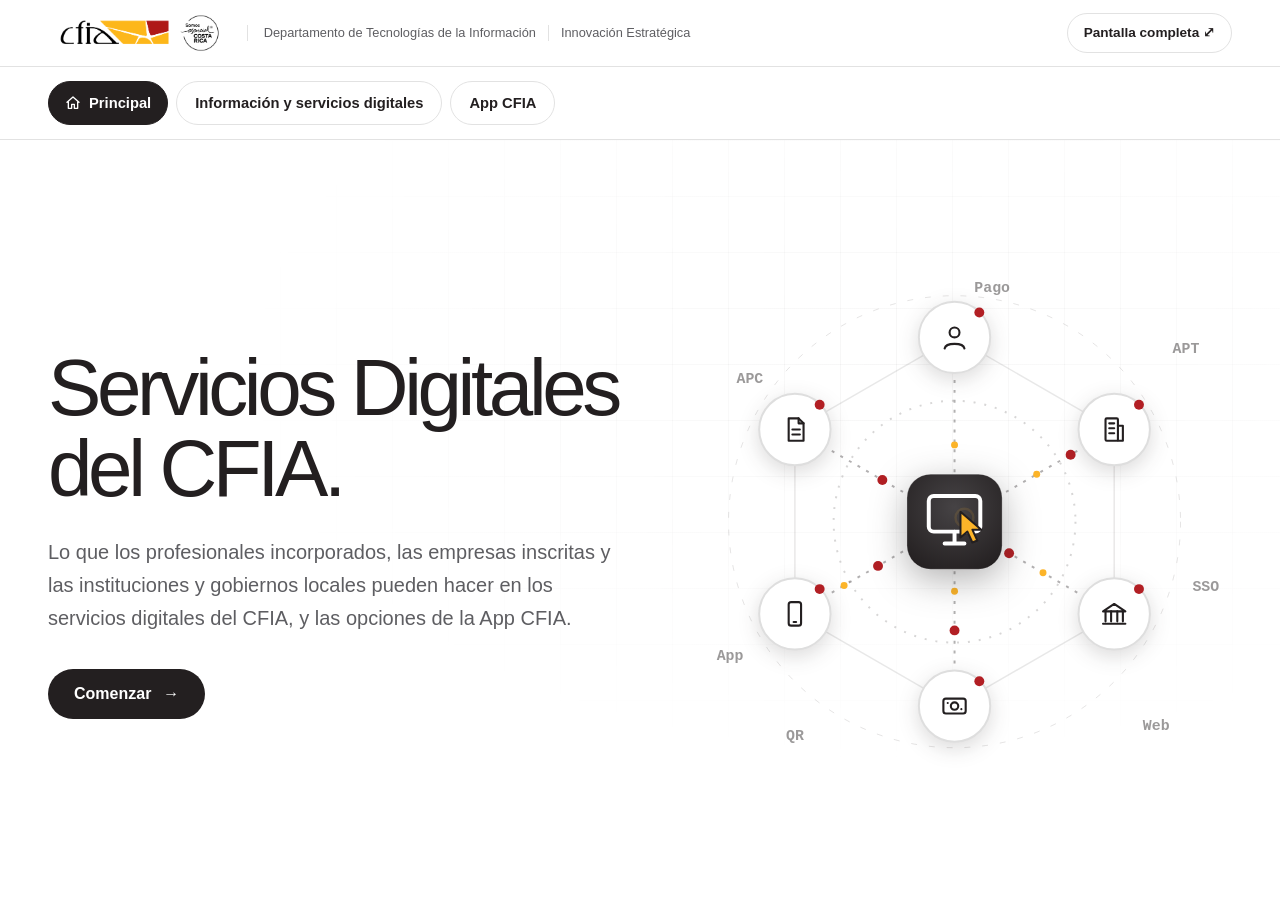
==== index.html @ e8b1f081 "Add files via upload" ====
<!DOCTYPE html>
<html lang="es">
<head>
<meta charset="UTF-8">
<meta name="viewport" content="width=device-width, initial-scale=1, viewport-fit=cover">
<meta name="theme-color" content="#231f20">
<title>Servicios Digitales del CFIA · CFIA</title>
<link rel="stylesheet" href="assets/presentacion.css">


</head>
<body>

<header class="top">
  <div class="wrap">
    <button class="mark" id="home" type="button" aria-label="CFIA, ir a la portada"><img class="logo" id="logo" src="assets/cfia-esencial.png" alt="CFIA · Esencial Costa Rica"></button>
    <span class="ttl"><span>Departamento de Tecnologías de la Información</span><span>Innovación Estratégica</span></span>
    <div class="tools"><button class="tbtn" id="fs" type="button">Pantalla completa ⤢</button></div>
  </div>
</header>

<!-- Menú superior -->
<nav class="dock" aria-label="Secciones">
  <div class="wrap">
    <div class="chips" id="chips" role="tablist">
      <button class="chip chip-home" role="tab" data-i="-1"><svg viewBox="0 0 24 24" width="16" height="16" fill="none" stroke="currentColor" stroke-width="2" stroke-linecap="round" stroke-linejoin="round" aria-hidden="true"><path d="M3 11l9-8 9 8M5 10v10h5v-6h4v6h5V10"/></svg>Principal</button>
      <button class="chip" role="tab" data-i="0">Información y servicios digitales</button>
      <button class="chip" role="tab" data-i="1">App CFIA</button>
    </div>
  </div>
</nav>

<!-- Portada -->
<section id="cover">
  <div class="wrap cv-grid">
   <div class="cv-copy">
    <h1>Servicios Digitales<br>del CFIA.</h1>
    <p class="lead">Lo que los profesionales incorporados, las empresas inscritas y las instituciones y gobiernos locales pueden hacer en los servicios digitales del CFIA, y las opciones de la App CFIA.</p>
    <button class="start" id="start" type="button">Comenzar <span aria-hidden="true">→</span></button>
   </div>
   <div class="cv-art" aria-hidden="true"><svg id="art" viewBox="0 0 560 520" xmlns="http://www.w3.org/2000/svg"></svg></div>
  </div>
</section>

<main class="wrap" id="app" hidden>
  <section class="tab" id="t1" role="tabpanel">
    <header class="ah"><div class="ahm"><div><h2>Información y servicios digitales</h2><p>Lo que puede hacer cada tipo de usuario en los servicios digitales del CFIA.</p></div></div></header>
    <div class="seg" id="seg" role="tablist"></div>
    <div id="stage"></div>
  </section>
  <section class="tab" id="t2" role="tabpanel">
    <header class="ah"><div class="ahm"><div><h2>App CFIA</h2><p>Lo que se puede hacer desde la aplicación móvil del CFIA.</p></div></div><div class="stores"><img src="assets/imagen-1.png" alt="Código QR para descargar la App CFIA en App Store"><img src="assets/imagen-2.png" alt="Código QR para descargar la App CFIA en Google Play"></div></header>
    <div class="seg" id="aseg" role="tablist"><button class="on" data-k="a">Opciones actuales</button><button data-k="f">Futuras funcionalidades</button></div>
    <div id="ap1" class="appw">
      <img class="phimg" src="assets/imagen-3.png" alt="App CFIA en un celular">
      <div class="fts" id="fts"></div>
    </div>
      </section>
</main>
<script src="assets/presentacion.js"></script>
</body>
</html>
---- assets/presentacion.css ----
:root{
  --navy:#231f20; --navy2:#464345; --accent:#b21f24; --accent-soft:#f7eeee;
  --ink:#231f20; --bg:#f6f6f6; --card:#fff; --mute:#5e5e62; --line:#e2e2e2;
  --bar:#bababc; --bar-sel:#b21f24;
  --y:#fcb429; --red:#b21f24;
  --fh:'Noir Pro',Arial,sans-serif; --fb:'Myriad Pro','Segoe UI',Arial,sans-serif;
  --dock-h:72px; --hdr-h:64px;
  --ease:cubic-bezier(.2,.7,.2,1); --spring:cubic-bezier(.34,1.4,.64,1);
}
*,*::before,*::after{box-sizing:border-box;margin:0;padding:0}
html{-webkit-text-size-adjust:100%}
body{font:1rem/1.65 var(--fb);background:var(--bg);color:var(--ink);min-height:100vh;-webkit-font-smoothing:antialiased}
button{font:inherit;color:inherit;cursor:pointer}
[hidden]{display:none!important}
h1,h2,h3{font-family:var(--fh);line-height:1.15;text-wrap:balance}
:focus-visible{outline:3px solid var(--red);outline-offset:3px;border-radius:4px}
.wrap{width:calc(100% - 2*clamp(16px,4vw,48px));max-width:1240px;margin-inline:auto}

/* Encabezado */
header.top{position:sticky;top:0;z-index:60;background:#fff;color:var(--ink);border-bottom:1px solid var(--line)}
header.top .wrap{display:flex;align-items:center;gap:16px;min-height:var(--hdr-h)}
.mark{display:flex;align-items:center;cursor:pointer;border:0;background:none;padding:0}
.logo{height:42px;width:auto;display:block}
.wm{font:italic 400 2rem/1 Georgia,'Times New Roman',serif;letter-spacing:-.04em;color:var(--ink)}
.ttl{font-size:.8rem;line-height:1.3;color:var(--mute);padding-left:16px;border-left:1px solid var(--line)}
.tools{margin-left:auto;display:flex;gap:8px}
.tbtn{background:#fff;border:1px solid var(--line);color:var(--ink);border-radius:99px;padding:8px 16px;font-size:.85rem;font-weight:600;transition:border-color .2s}
.tbtn:hover{border-color:var(--navy)}
@media(max-width:719px){.ttl{display:none}}

/* Portada */
#cover{min-height:calc(100vh - var(--hdr-h) - var(--dock-h));display:flex;align-items:center;position:relative;overflow:hidden;background:#fff;padding-block:clamp(32px,6vw,72px)}
#cover::before{content:'';position:absolute;inset:0;pointer-events:none;background-image:linear-gradient(rgb(35 31 32/.04) 1px,transparent 1px),linear-gradient(90deg,rgb(35 31 32/.04) 1px,transparent 1px);background-size:56px 56px;-webkit-mask-image:radial-gradient(70% 70% at 70% 30%,#000,transparent 75%);mask-image:radial-gradient(70% 70% at 70% 30%,#000,transparent 75%)}
#cover .wrap{position:relative}
.eyebrow{display:flex;align-items:center;gap:10px;font-size:.8rem;font-weight:700;letter-spacing:.12em;text-transform:uppercase;color:var(--ink)}
.rl{display:inline-block;width:24px;height:3px;background:var(--red);border-radius:2px}
#cover h1{font-size:clamp(3rem,10vw,6.4rem);font-weight:500;letter-spacing:-.055em;line-height:1.02;margin-top:22px;color:var(--ink)}
.lead{max-width:64ch;color:var(--mute);font-size:clamp(1.05rem,1.6vw,1.25rem);line-height:1.65;margin-top:26px}
.start{margin-top:34px;display:inline-flex;align-items:center;gap:12px;min-height:50px;padding:12px 26px;border:0;border-radius:99px;background:var(--navy);color:#fff;font-weight:600;font-size:1rem;transition:transform .18s var(--ease),box-shadow .3s var(--ease),background .2s}
.start:hover{background:var(--navy2);box-shadow:0 8px 20px -6px rgba(35,31,32,.5)}
.start:active{transform:scale(.97)}
.start span{transition:transform .3s var(--spring)}
.start:hover span{transform:translateX(4px)}


/* Animación de portada */
.cv-grid{display:grid;gap:clamp(24px,4vw,56px);align-items:center}
.cv-art{display:none}
@media(min-width:960px){.cv-grid{grid-template-columns:minmax(0,1.02fr) minmax(0,.98fr)}.cv-art{display:block}}
#art{width:100%;height:auto;max-height:70vh;display:block;overflow:visible}
#art .flow{stroke-dasharray:3 7;animation:flow 1.6s linear infinite}
#art .flow.r{animation-direction:reverse}
@keyframes flow{to{stroke-dashoffset:-20}}
#art .spin{transform-origin:280px 260px;animation:spin 60s linear infinite}
#art .spin.rev{animation-duration:90s;animation-direction:reverse}
@keyframes spin{to{transform:rotate(360deg)}}
#art .pulse{transform-origin:280px 260px;animation:pulse 3.2s ease-out infinite}
#art .pulse.p2{animation-delay:1.6s}
@keyframes pulse{0%{transform:scale(.8);opacity:.55}100%{transform:scale(2.3);opacity:0}}
#art .node{filter:drop-shadow(0 6px 10px rgba(35,31,32,.16));animation:bob 5s ease-in-out infinite}
@keyframes bob{50%{transform:translateY(-5px)}}
#art .dot{animation:blink 2.4s ease-in-out infinite}
@keyframes blink{50%{opacity:.25}}
#art .tok{font:600 15px 'Consolas','Courier New',monospace;fill:var(--navy);opacity:0;animation:rise 7s linear infinite}
@keyframes rise{0%{opacity:0;transform:translateY(14px)}15%{opacity:.5}80%{opacity:.35}100%{opacity:0;transform:translateY(-46px)}}
/* Pestañas */
main{padding:clamp(28px,4vw,48px) 0 48px}
.tab{display:none}
.tab.on{display:block;animation:vin .5s var(--ease) both}
@keyframes vin{from{opacity:0;transform:translateY(12px)}}
.ah{display:grid;gap:16px;margin-bottom:clamp(24px,3.5vw,40px)}
@media(min-width:720px){.ah{grid-template-columns:minmax(0,1fr) auto;align-items:end}}
.ahm{display:flex;align-items:flex-start;gap:clamp(14px,2.4vw,28px)}
.num{flex-shrink:0;font:700 clamp(2.6rem,7vw,4.4rem)/.9 var(--fh);letter-spacing:-.05em;color:transparent;-webkit-text-stroke:1.5px var(--navy)}
.ah h2{font-size:clamp(1.6rem,3.6vw,2.4rem);letter-spacing:-.03em}
.ah p{color:var(--mute);margin-top:8px;max-width:60ch}
.cnt{font-size:.95rem;color:var(--mute)}
.sec{margin-bottom:38px}
h3.st{font-size:1.2rem;color:var(--navy);margin-bottom:4px}
.sub{font-size:.9rem;color:var(--mute);margin-bottom:16px}
.panel{background:var(--card);border:1px solid var(--line);border-radius:16px;padding:clamp(18px,2.4vw,26px);box-shadow:0 1px 2px rgba(35,31,32,.04)}
.badge{white-space:nowrap;font-size:.72rem;font-weight:700;padding:3px 10px;border-radius:99px;background:var(--accent-soft);color:#872026}

/* Tarjetas de proyecto */
.pgrid{display:grid;gap:16px;grid-template-columns:minmax(0,1fr)}
@media(min-width:760px){.pgrid{grid-template-columns:repeat(2,minmax(0,1fr))}}
@media(min-width:1100px){.pgrid{grid-template-columns:repeat(3,minmax(0,1fr))}}
@media(min-width:760px){#pol{grid-template-columns:repeat(2,minmax(0,1fr))}}
.capw{display:grid;gap:12px;align-items:stretch}
#cursos{grid-template-columns:minmax(0,1fr)!important}
.kc .kpi{padding:16px 14px 14px;gap:6px;flex:1 1 150px}
.kc .kpi strong{font-size:clamp(1.9rem,3vw,2.3rem)}
.kc .kpi span{font-size:.7rem}
.kc .kpi .ki{width:30px;height:30px;right:12px;top:14px}
.kpis.kc{align-content:start}
@media(min-width:1000px){.capw{grid-template-columns:minmax(260px,.9fr) minmax(0,2fr)}.kpis.kc{display:grid;grid-template-columns:repeat(3,minmax(0,1fr))}.kc .kpi{flex:none}}
.pc.wide{grid-column:1/-1}
@media(min-width:760px){.pc.wide{flex-direction:row;align-items:stretch}.pc.wide .ban{width:260px;height:auto;flex:none}.pc.wide .in{flex:1;justify-content:center}.pc.wide ul{display:grid;grid-template-columns:1fr 1fr;gap:6px 28px}}
.kpis.few .kpi{flex:0 1 340px}
.svcw{margin-top:22px;scroll-margin-top:150px}
.st2{font:600 1.05rem var(--fh);color:var(--navy);margin-bottom:2px}
.svg2{margin-top:4px}
@media(min-width:1100px){.svg2{grid-template-columns:minmax(0,.9fr) minmax(0,1.1fr)}}
.sgs{display:grid;gap:14px 22px}
@media(min-width:620px){.sgs{grid-template-columns:repeat(2,minmax(0,1fr))}}
.sgp{transition:opacity .25s;border-left:3px solid var(--line);padding-left:12px}
.sgp.on{border-left-color:var(--accent)}
.sgp.dim{opacity:.35}
.sgp h4{font:600 .9rem var(--fh);color:var(--navy);margin-bottom:4px}
.sgp h4 span{font-size:.72rem;font-weight:700;padding:2px 8px;border-radius:99px;background:var(--accent-soft);color:#872026;margin-left:4px}
.sgp ul{list-style:none;display:flex;flex-direction:column;gap:3px}
.sgp li{font-size:.8rem;line-height:1.35;padding-left:14px;position:relative}
.sgp li::before{content:'';position:absolute;left:0;top:.5em;width:7px;height:7px;border-radius:50%;background:var(--accent)}
.kpi .more{margin-top:auto;font-size:.82rem;font-weight:700;color:var(--accent);text-decoration:none}
.kpi:hover .more{color:var(--y)}
.kpis.kc6 .kpi{flex:1 1 160px;padding:20px 16px 16px}.kpis.kc6 .kpi strong{font-size:clamp(2rem,3vw,2.5rem)}.kpis.kc6 .kt{font-size:.95rem}
.kpis.kc6{margin-bottom:20px}
#aud{margin-bottom:0}#aud .kpi{flex:1 1 220px;max-width:340px}
.kpi.ok::before{background:var(--accent)}.kpi.ok strong{color:var(--accent)}
.cg{display:grid;gap:20px}
@media(min-width:1100px){.cg{grid-template-columns:minmax(0,1.05fr) minmax(0,1fr)}#l1{grid-row:span 2}}
.dn{display:grid;gap:18px;align-items:center;justify-items:center}
@media(min-width:620px){.dn{grid-template-columns:190px minmax(0,1fr);justify-items:stretch}}
.dsv{width:190px;height:190px;display:block;overflow:visible}
.sg{transition:stroke-dasharray .9s var(--ease),stroke-width .2s,opacity .25s}
.sg.dim{opacity:.3}
.dc1{font:700 30px var(--fh);fill:var(--navy);letter-spacing:-.03em}
.dc2{font:600 10px var(--fb);fill:var(--mute);text-transform:uppercase;letter-spacing:.08em}
.lg{display:flex;flex-direction:column;gap:2px;width:100%}
.lgi{display:grid;grid-template-columns:12px minmax(0,1fr) auto 52px;align-items:center;gap:10px;padding:6px 8px;border-radius:8px;border:0;background:none;text-align:left;transition:background .15s,opacity .25s}
.lgi:hover{background:#f6f6f6}
.lgi i{width:12px;height:12px;border-radius:4px}
.lgi .nm{font-size:.84rem;line-height:1.3}
.lgi b{font-size:.84rem;font-variant-numeric:tabular-nums}
.lgi em{font-size:.78rem;font-style:normal;color:var(--mute);text-align:right;font-variant-numeric:tabular-nums}
.lgi.sel{background:#eeeeee}
.lgi.dim{opacity:.45}

.kpi .kt{font:600 1.05rem/1.25 var(--fh);color:var(--navy);padding-right:56px;transition:color .3s}
.kpi:hover .kt{color:#fff}
.pc{display:flex;flex-direction:column;gap:8px;background:var(--card);border:1px solid var(--line);border-left:4px solid var(--accent);border-radius:12px;overflow:hidden;transition:transform .3s var(--ease),box-shadow .3s var(--ease)}
.pc:hover{transform:translateY(-4px);box-shadow:0 14px 30px -12px rgba(35,31,32,.25)}
.pc .ban{height:124px;display:flex;align-items:center;justify-content:center;padding:10px}
.pc .ban img{max-height:100%;max-width:100%;object-fit:contain;display:block}
.pc .img{aspect-ratio:16/9;background:var(--bg)}
.pc .img img{width:100%;height:100%;object-fit:cover;display:block}
.pc .in{padding:16px 18px 18px;display:flex;flex-direction:column;gap:8px}
.pc .tag{font-size:.74rem;font-weight:700;letter-spacing:.06em;color:var(--accent)}
.pc h3{font-size:1.05rem;color:var(--navy);line-height:1.25}
.pc .intro{font-size:.88rem;color:var(--mute);line-height:1.5}
.pc ul{list-style:none;display:flex;flex-direction:column;gap:6px}
.pc li{position:relative;padding-left:16px;font-size:.88rem;line-height:1.45}
.pc li::before{content:'';position:absolute;left:0;top:.55em;width:6px;height:6px;border-radius:50%;background:var(--y)}
.pc li .badge{margin-right:6px}

/* Gráficos */
.charts{display:grid;gap:20px}
@media(min-width:1100px){.charts{grid-template-columns:1fr 1fr}}
.ph{display:flex;justify-content:space-between;align-items:flex-start;gap:16px;flex-wrap:wrap;margin-bottom:16px}
.ph h3{font-size:1.2rem;color:var(--navy)}
.clear{margin-top:8px;font-size:.8rem;font-weight:600;color:var(--navy2);background:none;border:1px solid var(--line);border-radius:99px;padding:5px 12px;visibility:hidden}
.clear.show{visibility:visible}
.clear:hover{background:#f6f6f6}
.total{background:var(--navy);color:#fff;border-radius:12px;padding:12px 18px;min-width:190px;text-align:right;transition:background .25s}
.total.sel{background:var(--accent)}
.total .lbl{font-size:.7rem;letter-spacing:.08em;text-transform:uppercase;opacity:.85}
.total .n{font:700 2.4rem/1.1 var(--fh);letter-spacing:-.03em}
.total .det{font-size:.78rem;opacity:.9;min-height:1.3em}
.rows{display:flex;flex-direction:column;gap:3px;max-height:640px;overflow-y:auto;padding-right:6px;scrollbar-width:thin;scrollbar-color:var(--bar) transparent}
.row{display:grid;grid-template-columns:minmax(130px,270px) 1fr 38px;align-items:center;gap:10px;padding:4px 6px;border-radius:8px;border:0;background:none;text-align:left;width:100%;transition:background .15s,opacity .25s}
.row:hover{background:#f6f6f6}
.row .nm{font-size:.84rem;line-height:1.3;overflow-wrap:anywhere}
.track{height:18px;background:#f3f3f3;border-radius:6px;overflow:hidden}
.fill{display:block;height:100%;width:0;background:var(--bar);border-radius:6px;transition:width .6s var(--ease),background .2s}
.row .v{font-size:.84rem;font-weight:700;text-align:right;font-variant-numeric:tabular-nums}
.rows.hs .row:not(.sel){opacity:.45}
.row.sel .fill{background:var(--bar-sel)}
.row.sel .nm{font-weight:700;color:var(--navy)}

/* Gobernanza */
.filters{display:flex;gap:8px;flex-wrap:wrap;margin-bottom:24px}
.fchip{font-size:.85rem;border:1px solid var(--line);background:#fff;padding:6px 14px;border-radius:99px;transition:background .2s,color .2s,border-color .2s}
.fchip:hover{border-color:var(--navy)}
.fchip.on{background:var(--navy);border-color:var(--navy);color:#fff}
.kpis{display:flex;flex-wrap:wrap;gap:12px}
.kpi{position:relative;overflow:hidden;flex:1 1 190px;display:flex;flex-direction:column;gap:10px;padding:24px 20px 20px;border:1px solid var(--line);border-radius:16px;background:var(--card);cursor:default;transition:transform .3s var(--ease),box-shadow .3s var(--ease),border-color .3s,background-color .3s}
.kpi::before{content:'';position:absolute;left:0;top:0;height:4px;width:32px;background:var(--y);border-radius:0 0 4px 0;transition:width .3s var(--ease)}
.kpi strong{font:700 clamp(2.4rem,5vw,3.1rem)/1 var(--fh);letter-spacing:-.04em;transition:color .3s,transform .3s var(--spring);transform-origin:left bottom}
.kpi span{font-size:.8rem;line-height:1.35;color:var(--mute);font-weight:600;text-transform:uppercase;letter-spacing:.06em;transition:color .3s}
.kpi .ki{position:absolute;right:16px;top:18px;width:40px;height:40px;transition:filter .3s}
.kpi:hover .ki{filter:brightness(0) invert(1)}
.kpi:hover{transform:translateY(-6px);box-shadow:0 24px 48px -12px rgba(35,31,32,.25);border-color:transparent;background:var(--navy)}
.kpi:hover::before{width:100%}
.kpi:hover strong{color:var(--y);transform:scale(1.06)}
.kpi:hover span{color:#e6e6e8}
.kpi.txt span{text-transform:none;letter-spacing:0;font-weight:500;font-size:.88rem;line-height:1.45}

/* Menú inferior fijo */
/* menú superior */
.dock{position:sticky;top:var(--hdr-h);z-index:50;background:rgb(255 255 255/.94);-webkit-backdrop-filter:blur(12px);backdrop-filter:blur(12px);border-bottom:1px solid var(--line)}
.dock .wrap{display:flex;align-items:center;gap:14px;min-height:var(--dock-h)}
.chips{display:flex;gap:8px;overflow-x:auto;scrollbar-width:none;padding-block:10px}
.chips::-webkit-scrollbar{display:none}
.chip{display:inline-flex;align-items:center;gap:8px;flex-shrink:0;min-height:44px;padding:8px 18px;border-radius:99px;border:1px solid var(--line);background:#fff;font-size:.92rem;font-weight:600;white-space:nowrap;transition:background .3s var(--ease),color .3s,border-color .3s,transform .18s}
.chip-home{padding-inline:16px}
.chip-home svg{flex:none}
.chip:hover{border-color:var(--navy)}
.chip:active{transform:scale(.97)}
.chip.on{background:var(--navy);border-color:var(--navy);color:#fff}

.reveal{animation:rv .6s var(--ease) both}
@keyframes rv{from{opacity:0;transform:translateY(16px)}}
@media(prefers-reduced-motion:reduce){*{animation-duration:.01ms!important;transition-duration:.01ms!important}}

/* ---- v15 ---- */
.pc{position:relative}
.star{position:absolute;top:10px;right:10px;z-index:2;width:30px;height:30px;border-radius:50%;background:var(--y);display:grid;place-items:center;box-shadow:0 2px 6px rgba(35,31,32,.25)}
.star svg{width:17px;height:17px;display:block}
.pc.fav,.kpi.fav{box-shadow:0 0 0 2px rgba(252,180,41,.6)}
.pc.fav:hover{box-shadow:0 0 0 2px rgba(252,180,41,.6),0 14px 30px -12px rgba(35,31,32,.25)}
.kpi.fav:hover{box-shadow:0 0 0 2px rgba(252,180,41,.6),0 24px 48px -12px rgba(35,31,32,.25)}
.kpi .star{right:12px;top:12px}
.kpi.fav .ki{right:50px}
.kpi.fav .kt{padding-right:96px}
.kpi .kl{list-style:none;display:flex;flex-direction:column;gap:4px;margin-top:2px}
.kpi .kl li{position:relative;padding-left:14px;font-size:.84rem;line-height:1.35}
.kpi .kl li::before{content:'';position:absolute;left:0;top:.5em;width:6px;height:6px;border-radius:50%;background:var(--y)}
.kpi:hover .kl li{color:#e6e6e8}
@media(min-width:1100px){#soporte{display:grid;grid-template-columns:repeat(4,minmax(0,1fr))}#soporte .kpi{flex:none}}
@media(min-width:760px){#ops{grid-template-columns:repeat(2,minmax(0,1fr))}}
.pc .grp h4{font:600 .86rem var(--fh);color:var(--navy);margin:2px 0 6px}
.pc .gcol,.pc .gcols{display:flex;flex-direction:column;gap:12px}
@media(min-width:900px){.pc.wide .gcols{display:grid;grid-template-columns:repeat(3,minmax(0,1fr));gap:20px}}
.pc.cl{flex-direction:column}
.pc.cl .lhs{padding:18px 18px 0;display:flex;flex-direction:column;gap:10px}
.pc.cl .lhs h3{font-size:1.05rem;color:var(--navy)}
.pc.cl .lhs img{width:64px;height:64px;display:block}
@media(min-width:760px){.pc.cl{flex-direction:row;align-items:stretch}.pc.cl .lhs{width:260px;flex:none;padding:18px}.pc.cl .in{flex:1;justify-content:flex-start}}
.pc.wide .grp ul{display:flex;flex-direction:column;gap:6px}
.pc li strong{font-weight:700}
/* tarjetas expandibles */
.xbtn{display:inline-flex;align-items:center;gap:10px;align-self:flex-start;margin-top:4px;padding:8px 16px;border-radius:99px;border:1px solid var(--line);background:#fff;font-size:.86rem;font-weight:600;color:var(--navy);transition:border-color .2s,background .2s}
.xbtn:hover{border-color:var(--navy);background:#f6f6f6}
.xbtn .xm{font-weight:500;color:var(--mute);padding-left:10px;border-left:1px solid var(--line)}
.xbtn .chev{transition:transform .3s var(--ease)}
.xc.open .xbtn .chev{transform:rotate(180deg)}
.xpanel{display:grid;grid-template-rows:0fr;transition:grid-template-rows .45s var(--ease)}
.xc.open .xpanel{grid-template-rows:1fr}
.xin{overflow:hidden;min-height:0}
.xc.open .xin{padding-top:14px}
.xs{padding:14px 0;border-top:1px solid var(--line)}
.xs:first-child{border-top:0;padding-top:4px}
.xs h4{font:600 .98rem var(--fh);color:var(--navy);margin-bottom:10px}
.xs h4 .badge{margin-left:8px}
.xs h5{font:600 .8rem var(--fb);color:var(--mute);text-transform:uppercase;letter-spacing:.06em;margin:12px 0 6px}
.xs .xt{font-size:.88rem;color:var(--ink)}
.chp{display:flex;flex-wrap:wrap;gap:6px}
.chp span{font-size:.8rem;padding:4px 11px;border-radius:99px;background:#f3f3f3;color:var(--navy);font-weight:500}
.pks{display:grid;gap:8px}
.pk{display:grid;grid-template-columns:minmax(120px,170px) 1fr 56px;align-items:center;gap:10px}
.pk .nm{font-size:.84rem}
.pk .track{height:14px;background:#f3f3f3;border-radius:6px;overflow:hidden}
.pk .fill{display:block;height:100%;width:0;background:var(--accent);border-radius:6px;transition:width .8s var(--ease) .15s}
.pk.p .fill{background:var(--y)}
.xc.open .pk .fill{width:var(--w)}
.pk .v{font-size:.84rem;font-weight:700;text-align:right;font-variant-numeric:tabular-nums}
.hts{list-style:none;display:flex;flex-direction:column}
.ht{padding:10px 0;border-top:1px solid #f3f3f3}
.ht:first-child{border-top:0;padding-top:0}
.ht .hh{display:flex;align-items:center;gap:10px;flex-wrap:wrap;margin-bottom:3px}
.ht .hh b{font-size:.9rem;color:var(--navy)}
.ht p{font-size:.84rem;line-height:1.45;margin:0;color:var(--ink)}
.ht p i{font-style:normal;font-weight:700;color:var(--accent)}
.pc.xc.wide .xs ul{grid-template-columns:1fr 1fr}
.pc .ht{padding-left:0}.pc .ht::before{display:none}
.xc .ban{align-items:flex-start;padding-top:26px}
.xc .ban img{max-height:110px}
@media(max-width:759px){.pc.xc.wide .xs ul{grid-template-columns:1fr}.pk{grid-template-columns:1fr 56px}.pk .track{grid-column:1/-1;grid-row:2}}
/* continuidad */
.nr{display:flex;align-items:baseline;gap:12px;flex-wrap:wrap}
.pct{font:700 .95rem var(--fh);font-style:normal;color:#872026;background:var(--accent-soft);padding:3px 11px;border-radius:99px}
.kpi:hover .pct{background:rgba(255,255,255,.14);color:var(--y)}
#con .kpi,#aud .kpi{flex:1 1 220px;max-width:340px}
/* proximos */
.prox{list-style:none;display:grid;gap:0 36px}
@media(min-width:900px){.prox{grid-template-columns:repeat(2,minmax(0,1fr))}}
.pt{display:block;min-width:0}.pt small{display:block;margin-top:3px;font-size:.84rem;color:var(--mute);line-height:1.4}
.star.sm{position:static;display:inline-grid;vertical-align:middle;width:22px;height:22px;margin-left:8px;box-shadow:none}.star.sm svg{width:12px;height:12px}
.pxi{display:flex;align-items:center;gap:14px;padding:13px 4px;border-bottom:1px solid var(--line);font-size:.95rem;line-height:1.4}
.pn{flex:none;width:28px;height:28px;border-radius:50%;background:var(--accent-soft);color:#872026;font:700 .8rem var(--fh);display:grid;place-items:center}

/* ---- presentación JDG ---- */
.map{position:relative;display:grid;gap:18px}
.lines{display:none;position:absolute;inset:0;width:100%;height:100%;pointer-events:none;overflow:visible}
.exts{display:flex;flex-wrap:wrap;gap:10px}
.ex{position:relative;display:flex;flex-direction:column;gap:3px;text-align:left;padding:14px 16px 14px 20px;border:1px solid var(--line);border-radius:14px;background:#fff;transition:box-shadow .3s var(--ease),border-color .2s,transform .2s,opacity .25s;flex:1 1 200px;min-width:0}
.ex::before{content:'';position:absolute;left:0;top:12px;bottom:12px;width:5px;border-radius:0 4px 4px 0;background:var(--c)}
.ex b{font:600 1rem var(--fh);color:var(--navy)}
.ex small{font-size:.76rem;line-height:1.35;color:var(--mute)}
.ex:hover{border-color:var(--navy)}
.ex.on{border-color:var(--c);box-shadow:0 0 0 2px var(--c),0 14px 30px -14px rgba(35,31,32,.35);transform:translateX(4px)}
.map.has .ex:not(.on){opacity:.5}
.doms{display:flex;flex-direction:column;gap:12px}
.dm{background:#fff;border:1px solid var(--line);border-left:4px solid var(--navy);border-radius:14px;padding:16px 18px 18px;transition:opacity .25s,box-shadow .3s,border-color .3s}
.dm h3{font-size:1.05rem;color:var(--navy);display:flex;align-items:center;gap:10px;margin-bottom:10px}
.dm h3 .badge{font-size:.7rem}
.dm.dim{opacity:.35}
.dm.hit{border-left-color:var(--c);box-shadow:0 10px 26px -14px rgba(35,31,32,.35)}
.sys{display:flex;flex-wrap:wrap;gap:7px}
.sy{display:inline-flex;align-items:center;gap:6px;font-size:.82rem;padding:5px 12px;border-radius:99px;background:#f3f3f3;color:var(--navy);font-weight:500;transition:background .25s,color .25s,opacity .25s}
.sy i{width:8px;height:8px;border-radius:50%;flex:none}
.map.has .sy:not(.hit){opacity:.45}
.sy.hit{background:var(--c);color:#fff;opacity:1}
.sy.hit i{background:#fff!important}
.einfo{min-height:3em;font-size:.9rem;color:var(--mute);margin-bottom:14px}
.einfo b{color:var(--navy)}
@media(min-width:960px){
  .map{grid-template-columns:250px minmax(0,1fr);column-gap:clamp(70px,9vw,130px)}
  .exts{flex-direction:column;justify-content:space-around;flex-wrap:nowrap}
  .ex{flex:none}
  .lines{display:block}
}
/* mapa conceptual */
.seg{display:inline-flex;padding:4px;border-radius:99px;background:#fff;border:1px solid var(--line);margin-bottom:24px;gap:4px}
.seg button{border:0;background:none;padding:9px 26px;border-radius:99px;font-weight:600;font-size:.95rem;transition:background .25s,color .25s}
.seg button.on{background:var(--navy);color:#fff}
.tree{display:grid;gap:20px;align-items:center}
.root{display:flex;flex-direction:column;gap:4px;padding:22px 26px;border-radius:20px;background:linear-gradient(160deg,var(--navy2),var(--navy));color:#fff;position:relative;box-shadow:0 14px 30px -14px rgba(35,31,32,.5)}
.root small{font-size:.72rem;letter-spacing:.1em;text-transform:uppercase;opacity:.8}
.root b{font:700 1.6rem var(--fh);letter-spacing:-.02em}
.root::after{content:'';position:absolute;right:0;bottom:0;width:60px;height:5px;background:var(--y);border-radius:5px 0 0 0}
.brs{display:flex;flex-direction:column;gap:14px;position:relative}
.br{display:grid;gap:10px;align-items:center;position:relative}
.bn{padding:12px 16px;border-radius:12px;background:#fff;border:1px solid var(--line);border-left:4px solid var(--accent);font:600 .95rem/1.25 var(--fh);color:var(--navy)}
.lvs{display:flex;flex-wrap:wrap;gap:8px}
.lf{display:flex;flex-direction:column;gap:2px;padding:9px 14px;border-radius:12px;background:var(--accent-soft);color:#662025;font-size:.86rem;line-height:1.3;font-weight:500;animation:rv .5s var(--ease) both}
.lf small{font-size:.7rem;font-weight:700;letter-spacing:.05em;text-transform:uppercase;color:#872026;opacity:.8}
@media(min-width:900px){
  .tree{grid-template-columns:auto minmax(0,1fr);gap:0}
  .root{margin-right:56px;min-width:190px}
  .root::before{content:'';position:absolute;left:100%;top:50%;width:56px;height:2px;background:var(--bar)}
  .brs{padding-left:0}
  .br{grid-template-columns:210px minmax(0,1fr);gap:0 38px;margin-left:44px}
  .br::before{content:'';position:absolute;left:-44px;top:50%;width:44px;height:2px;background:var(--bar)}
  .br::after{content:'';position:absolute;left:-44px;width:2px;background:var(--bar);top:-8px;bottom:-8px}
  .br:first-child::after{top:50%}.br:last-child::after{bottom:50%}
  .bn::after{content:'';position:absolute;left:210px;top:50%;width:38px;height:2px;background:var(--bar)}
}

.hero{display:flex;flex-wrap:wrap;gap:12px;margin-bottom:22px}
.hk{flex:1 1 180px;max-width:260px;background:var(--navy);color:#fff;border-radius:16px;padding:18px 22px;position:relative;overflow:hidden}
.hk::before{content:'';position:absolute;left:0;top:0;height:4px;width:44px;background:var(--y);border-radius:0 0 4px 0}
.hk strong{display:block;font:700 clamp(2.6rem,6vw,3.6rem)/1 var(--fh);letter-spacing:-.04em;color:var(--y)}
.hk span{font-size:.78rem;letter-spacing:.08em;text-transform:uppercase;opacity:.9}
#lines{animation:fadein 1s ease .5s both}
@keyframes fadein{from{opacity:0}}
.ex:not(.on){animation:none}
.ex.on::after{content:'';position:absolute;right:12px;top:12px;width:9px;height:9px;border-radius:50%;background:var(--c);animation:blink 1.4s ease-in-out infinite}
.root{align-items:center;text-align:center;gap:4px;padding:18px 20px 24px}
.root .il{width:min(230px,60vw);height:auto;display:block;margin-bottom:6px;overflow:visible}
.il .spin{transform-origin:130px 135px;animation:spin 40s linear infinite}
.il .spin2{animation:spin 6s linear infinite}
.il .bob{animation:bob 3.4s ease-in-out infinite}
.il .floatb{animation:bob 4.2s ease-in-out infinite reverse}
.il .blink{animation:blinkeye 4s infinite}
@keyframes blinkeye{0%,92%,100%{transform:scaleY(1)}96%{transform:scaleY(.1)}}
.il .blink{transform-origin:130px 132px}
.il .draw{stroke-dasharray:100;stroke-dashoffset:100;animation:draw 3.6s ease-in-out infinite}
@keyframes draw{0%{stroke-dashoffset:100}60%,100%{stroke-dashoffset:0}}
.il .fl{opacity:0;animation:floor 9s ease infinite;transform-box:fill-box}
@keyframes floor{0%{opacity:0;transform:translateY(-18px)}9%{opacity:1;transform:none}90%{opacity:1}100%{opacity:0}}
.il .jib{animation:jib 7s ease-in-out infinite}
@keyframes jib{50%{transform:rotate(-3deg)}}
.il .swing{animation:swing 3.2s ease-in-out infinite}
@keyframes swing{0%,100%{transform:rotate(-7deg)}50%{transform:rotate(7deg)}}
.il .cloud{animation:cloud 14s ease-in-out infinite alternate}
@keyframes cloud{to{transform:translateX(60px)}}
.il .sunp{transform-box:fill-box;transform-origin:center;animation:pulse2 3s ease-in-out infinite}
@keyframes pulse2{50%{transform:scale(1.18)}}
.root b{font-size:2rem}
.phone{animation:bob 5s ease-in-out infinite}
.ft{animation:rv .7s var(--ease) both}
.ft:nth-child(2){animation-delay:.15s}.ft:nth-child(3){animation-delay:.3s}
@media(min-width:900px){.root{min-width:270px}}
#cover h1{font-size:clamp(2.6rem,6.6vw,5rem)}
.ex .ei{width:100%;height:92px;display:block;margin-bottom:8px;overflow:visible}
.ei .wave{animation:wave 1.6s ease-in-out infinite}
@keyframes wave{50%{transform:scaleX(.72) skewY(6deg)}}
.ei .stamp{animation:stamp 4s ease-in-out infinite}
@keyframes stamp{0%,40%,100%{transform:translateY(-4px)}8%{transform:translateY(-4px)}18%{transform:translateY(16px)}28%{transform:translateY(-4px)}}
.ei .mark{opacity:0;animation:mk 4s ease-in-out infinite}
@keyframes mk{0%,16%{opacity:0}22%,85%{opacity:1}100%{opacity:0}}
.ei .orb{animation:spin 12s linear infinite}
.ei .coin{animation:coin 2.6s ease-in-out infinite}
@keyframes coin{50%{transform:scaleX(.08)}}
.ei .drop{animation:drop 2.4s ease-in infinite}
.ei .d2{animation-delay:1.2s}
@keyframes drop{0%{transform:translateY(0);opacity:0}15%{opacity:1}80%{opacity:1}100%{transform:translateY(52px);opacity:0}}
/* app */
.carn{border-radius:16px;background:linear-gradient(135deg,var(--navy2),var(--navy));padding:14px;display:flex;justify-content:space-between;align-items:flex-end;min-height:96px;position:relative;overflow:hidden}
.carn::after{content:'';position:absolute;left:0;top:0;height:4px;width:46px;background:var(--y)}
.carn .cl{display:flex;flex-direction:column;gap:7px;width:60%}
.carn .cl i{height:7px;border-radius:4px;background:rgba(255,255,255,.7);display:block}.carn .cl i:last-child{width:60%;background:rgba(255,255,255,.35)}
.carn .cp{width:38px;height:38px;border-radius:50%;background:var(--y)}
.tl{display:grid;grid-template-columns:repeat(4,1fr);gap:8px}
.tl div{aspect-ratio:1;background:#fff;border-radius:12px;display:grid;place-items:center;box-shadow:0 1px 2px rgba(35,31,32,.08)}
.tl svg{width:22px;height:22px}
.ft:nth-child(4){animation-delay:.45s}.ft:nth-child(5){animation-delay:.6s}
.appw{display:grid;gap:36px;align-items:center}
@media(min-width:900px){.appw{grid-template-columns:minmax(0,.8fr) minmax(0,1.2fr)}}
.phone{width:min(300px,80vw);margin-inline:auto;aspect-ratio:9/18.5;border-radius:44px;background:#231f20;padding:12px;box-shadow:0 40px 70px -30px rgba(35,31,32,.6),inset 0 0 0 2px #494749;position:relative}
.phone::before{content:'';position:absolute;top:18px;left:50%;transform:translateX(-50%);width:84px;height:22px;border-radius:14px;background:#231f20;z-index:3}
.scr{height:100%;border-radius:34px;background:#f6f6f6;overflow:hidden;display:flex;flex-direction:column}
.scr .bar{background:#fff;border-bottom:1px solid var(--line);color:var(--ink);padding:44px 18px 14px;display:flex;align-items:center;justify-content:space-between}
.scr .bar .wm{font-size:1.5rem}
.scr .bar em{width:26px;height:26px;border-radius:50%;background:#e2e2e2;display:block}
.plogo{height:26px;width:auto;display:block}
.scr .bd{padding:14px;display:flex;flex-direction:column;gap:12px;flex:1;overflow:hidden}
.scr h6{font:700 .8rem var(--fh);color:var(--navy);letter-spacing:.04em;text-transform:uppercase}
.nw{background:#fff;border-radius:14px;padding:12px;display:flex;gap:10px;box-shadow:0 1px 2px rgba(35,31,32,.08);animation:rv .6s var(--ease) both}
.nw .th{width:46px;height:46px;border-radius:10px;background:linear-gradient(135deg,var(--bar),#dedede);flex:none}
.nw .ln{flex:1;display:flex;flex-direction:column;gap:7px;justify-content:center}
.nw .ln i{height:7px;border-radius:4px;background:#e2e2e2;display:block}
.nw .ln i:first-child{background:var(--navy);opacity:.75;width:80%}
.nw .ln i:last-child{width:55%}
.insg{display:flex;gap:10px}
.insg div{width:52px;height:52px;border-radius:50%;background:var(--y);display:grid;place-items:center;box-shadow:0 0 0 3px #fff,0 0 0 5px rgba(252,180,41,.55)}
.insg div:nth-child(2){background:var(--accent);box-shadow:0 0 0 3px #fff,0 0 0 5px rgba(178,31,36,.4)}
.insg div:nth-child(3){background:var(--navy2);box-shadow:0 0 0 3px #fff,0 0 0 5px rgba(70,67,69,.4)}
.insg svg{width:24px;height:24px}
.tgs{display:flex;gap:6px;flex-wrap:wrap}
.tgs i{height:22px;width:54px;border-radius:99px;background:#fff;border:1px solid var(--line);display:block}
.tgs i.on{background:var(--accent);border-color:var(--accent)}
.fts{display:flex;flex-direction:column;gap:14px}
.ft{display:flex;gap:18px;align-items:flex-start;background:#fff;border:1px solid var(--line);border-left:4px solid var(--accent);border-radius:14px;padding:20px 22px;transition:transform .3s var(--ease),box-shadow .3s var(--ease)}
.ft:hover{transform:translateY(-4px);box-shadow:0 14px 30px -12px rgba(35,31,32,.25)}
.ft .ic{flex:none;width:52px;height:52px;border-radius:14px;background:var(--accent-soft);display:grid;place-items:center}
.ft .ic svg{width:28px;height:28px}
.ft h3{font-size:1.1rem;color:var(--navy);margin-bottom:4px}
.ft p{font-size:.92rem;color:var(--mute);line-height:1.5}
.plat{display:flex;gap:8px;margin-top:4px}


/* app etapas */
.appw{align-items:start!important}
@media(min-width:900px){.appw .phone{position:sticky;top:calc(var(--hdr-h) + var(--dock-h) + 24px)}}
.fts{gap:28px!important}
.apsh{display:flex;align-items:center;gap:14px;margin-bottom:14px}
.apsh h3{font-size:1.4rem;color:var(--ink);letter-spacing:-.02em}
.apn{width:52px;height:52px;border-radius:50%;background:var(--y);display:grid;place-items:center;font:700 1.5rem var(--fh);color:var(--ink);flex:none}
.apn.up{background:var(--y)}
.apbd{font-size:.76rem;font-weight:800;letter-spacing:.06em;text-transform:uppercase;padding:5px 13px;border-radius:99px;background:var(--accent-soft);color:#872026}
.apbd.up{background:#fbdfe1;color:var(--red)}
.apgrid{display:grid;gap:12px}
@media(min-width:1180px){.apgrid{grid-template-columns:repeat(2,minmax(0,1fr))}}
.apc{display:flex;gap:16px;align-items:flex-start;background:#fff6e0;border-radius:16px;padding:16px 18px;animation:rv .6s var(--ease) both;transition:transform .3s var(--ease),box-shadow .3s var(--ease)}
.apc:hover{transform:translateY(-3px);box-shadow:0 14px 28px -14px rgba(35,31,32,.3)}
.apc.up{background:#fdebec}
.apic{flex:none;width:54px;height:54px;border-radius:50%;background:#fde3a6;display:grid;place-items:center;color:var(--ink)}
.apc.up .apic{background:#f9c9cd;color:var(--red)}
.apic svg{width:28px;height:28px}
.apc h4{font:700 1.02rem var(--fh);color:var(--ink);margin-bottom:5px}
.apc ul{list-style:none;display:flex;flex-direction:column;gap:3px}
.apc li{position:relative;padding-left:14px;font-size:.88rem;line-height:1.4}
.apc li::before{content:'';position:absolute;left:0;top:.55em;width:5px;height:5px;border-radius:50%;background:var(--ink)}
.apc.up li::before{background:var(--red)}
.apc li ul{margin-top:3px}

.apc li ul{margin-left:-14px}
.seg button{display:inline-flex;align-items:center;gap:8px}
.brw{width:min(440px,92%);margin-inline:auto;border-radius:16px;background:#fff;border:1px solid var(--line);box-shadow:0 30px 60px -28px rgba(35,31,32,.5);overflow:hidden;animation:bob 5s ease-in-out infinite}
.brw .bt{display:flex;align-items:center;gap:6px;padding:11px 14px;background:#f3f3f3;border-bottom:1px solid var(--line)}
.brw .bt i{width:10px;height:10px;border-radius:50%;background:#d3d3d3}
.brw .bt i:first-child{background:var(--red)}.brw .bt i:nth-child(2){background:var(--y)}.brw .bt i:nth-child(3){background:var(--accent)}
.brw .bt span{flex:1;height:14px;border-radius:7px;background:#fff;margin-left:10px}
.brw .bw{display:grid;grid-template-columns:84px 1fr;min-height:300px}
.brw .sd{background:var(--navy);padding:16px 12px;display:flex;flex-direction:column;gap:12px}
.brw .sd b{height:12px;border-radius:6px;background:var(--y);width:60%}
.brw .sd i{height:9px;border-radius:5px;background:rgba(255,255,255,.28)}
.brw .sd i.on{background:#fff}
.brw .mn{padding:16px;display:grid;grid-template-columns:1fr 1fr;gap:12px;align-content:start;background:#fafafa}
.brw .cr{height:92px;border-radius:12px;background:#fff;border:1px solid var(--line);border-top:5px solid var(--accent);animation:rv .6s var(--ease) both}
.brw .cr:nth-child(2){border-top-color:var(--y);animation-delay:.1s}.brw .cr:nth-child(3){border-top-color:var(--navy2);animation-delay:.2s}.brw .cr:nth-child(4){border-top-color:var(--red);animation-delay:.3s}

.phimg{display:block;width:min(300px,78vw);height:auto;margin-inline:auto;filter:drop-shadow(0 30px 40px rgba(35,31,32,.35));animation:bob 5s ease-in-out infinite}
.stores{display:flex;gap:12px;align-items:flex-start}
.stores img{width:clamp(96px,11vw,128px);height:auto;display:block;background:#fff;border:1px solid var(--line);border-radius:14px;padding:8px}
#art .clk{transform-box:fill-box;transform-origin:center;animation:clk 2.2s ease-out infinite}
@keyframes clk{0%{transform:scale(.4);opacity:.9}70%,100%{transform:scale(1.7);opacity:0}}
/* ---- v2 árbol ---- */
.hero2{display:flex;flex-direction:column;align-items:center;text-align:center;animation:rv .6s var(--ease) both}
.hero2 .il{width:min(270px,70vw);height:auto;display:block;overflow:visible}
.hero2 small{font-size:.74rem;letter-spacing:.1em;text-transform:uppercase;color:var(--mute);margin-top:6px}
.hero2 b{font:700 clamp(1.7rem,3.5vw,2.2rem) var(--fh);letter-spacing:-.03em;color:var(--navy)}
.trunk{width:2px;height:30px;background:var(--bar);margin:10px auto 0}
.bgrid{--n:2;--g:18px;display:grid;gap:var(--g);grid-template-columns:minmax(0,1fr);position:relative;padding-top:30px;align-items:start}
.bgrid.n4{--n:4}
@media(min-width:760px){.bgrid.n4{grid-template-columns:repeat(2,minmax(0,1fr))}}
@media(min-width:900px){.bgrid.n2{grid-template-columns:repeat(2,minmax(0,1fr))}
 .bgrid.n2::before,.bgrid.n2 .bx::before{content:'';position:absolute;background:var(--bar)}}
@media(min-width:1200px){.bgrid.n4{grid-template-columns:repeat(4,minmax(0,1fr))}
 .bgrid.n4::before,.bgrid.n4 .bx::before{content:'';position:absolute;background:var(--bar)}}
.bgrid::before{top:0;height:2px;left:calc((100% - (var(--n) - 1)*var(--g))/var(--n)/2);right:calc((100% - (var(--n) - 1)*var(--g))/var(--n)/2)}
.bgrid>.bx{position:relative;animation:rv .6s var(--ease) both}
.bgrid>.bx::before{top:-30px;left:50%;width:2px;height:30px}
.bx{background:#fff;border:1px solid var(--line);border-radius:16px;box-shadow:0 1px 2px rgba(35,31,32,.04)}
.bh{display:flex;align-items:center;gap:12px;width:100%;border:0;background:none;text-align:left;padding:16px 18px;border-radius:16px}
.bh:hover{background:#fafafa}
.bh h3{flex:1;font-size:1.1rem;color:var(--navy)}
.bh .badge{font-size:.72rem}
.bh .chv{flex:none;transition:transform .3s var(--ease)}
.bx.open>.bh .chv{transform:rotate(180deg)}
.bb{display:grid;grid-template-rows:0fr;transition:grid-template-rows .4s var(--ease)}
.bx.open>.bb{grid-template-rows:1fr}
.bb>div{overflow:hidden;min-height:0}
.bi{padding:16px 18px 18px}
.bgrid>.bx>.bh{border-bottom:3px solid var(--accent);border-radius:16px 16px 0 0}
.bgrid>.bx:not(.open)>.bh{border-radius:16px}
.bd2{font-size:.84rem;color:var(--mute);margin:0 0 12px;line-height:1.4}
.sx{border:1px solid var(--line);border-left:3px solid var(--accent);border-radius:12px;margin-top:10px;box-shadow:none}
.sx .bh{padding:11px 14px;border-radius:12px}
.sx .bh h3{font-size:.98rem}
.sx .bi{padding:4px 14px 14px}
.gh{font:600 .76rem var(--fb);color:var(--mute);text-transform:uppercase;letter-spacing:.06em;margin:12px 0 7px}
.gh:first-child{margin-top:2px}
.bi .lvs{display:flex;flex-wrap:wrap;gap:8px}
.bh .ei{width:84px;height:64px;flex:none;overflow:visible}
.bgrid.n4>.bx>.bh{flex-direction:column;align-items:center;text-align:center;gap:8px}
.bgrid.n4>.bx>.bh .ei{width:100%;height:92px}
.bgrid.n4>.bx>.bh h3{flex:none}
.il .wn{animation:wn 3s ease-in-out infinite}
@keyframes wn{0%,100%{opacity:1}50%{opacity:.2}}
.il .arw{animation:rv 1s ease 1s both}
.blank{min-height:360px}
@media(max-width:700px){.seg{display:flex;flex-wrap:wrap;border-radius:20px;max-width:100%}.seg button{padding:9px 16px;font-size:.88rem}}
.ei{display:block;overflow:visible}

/* Créditos institucionales y movimiento de portada */
header.top .ttl{display:flex;align-items:center;gap:12px}
.ttl span+span{border-left:1px solid var(--line);padding-left:12px}
header.top .mark{padding:12px 6px}
#art .node,#art .spin,#art .pulse,#art .dot,#art .clk{animation:none}
#art .pulse,#art .clk{opacity:.12}
#art .tok{animation:none;opacity:.45}
#art .flow{animation-duration:8s}
@media(prefers-reduced-motion:no-preference){
  .cv-grid h1{animation:cover-in .42s ease-out both}
  @keyframes cover-in{from{opacity:.72;transform:translateY(4px)}}
}
@media(max-width:719px){
 header.top .wrap{flex-wrap:wrap;gap:0 8px;padding-bottom:5px}
 header.top .ttl{order:3;width:100%;padding:0;border:0;font-size:.74rem}
 .ttl span{flex:0 1 auto}
 header.top .logo{height:32px}
}
@media(prefers-reduced-motion:reduce){
 *,*::before,*::after{animation:none!important;transition:none!important;scroll-behavior:auto!important}
 .il .draw{stroke-dashoffset:0}.il .fl,.ei .mark{opacity:1}
}
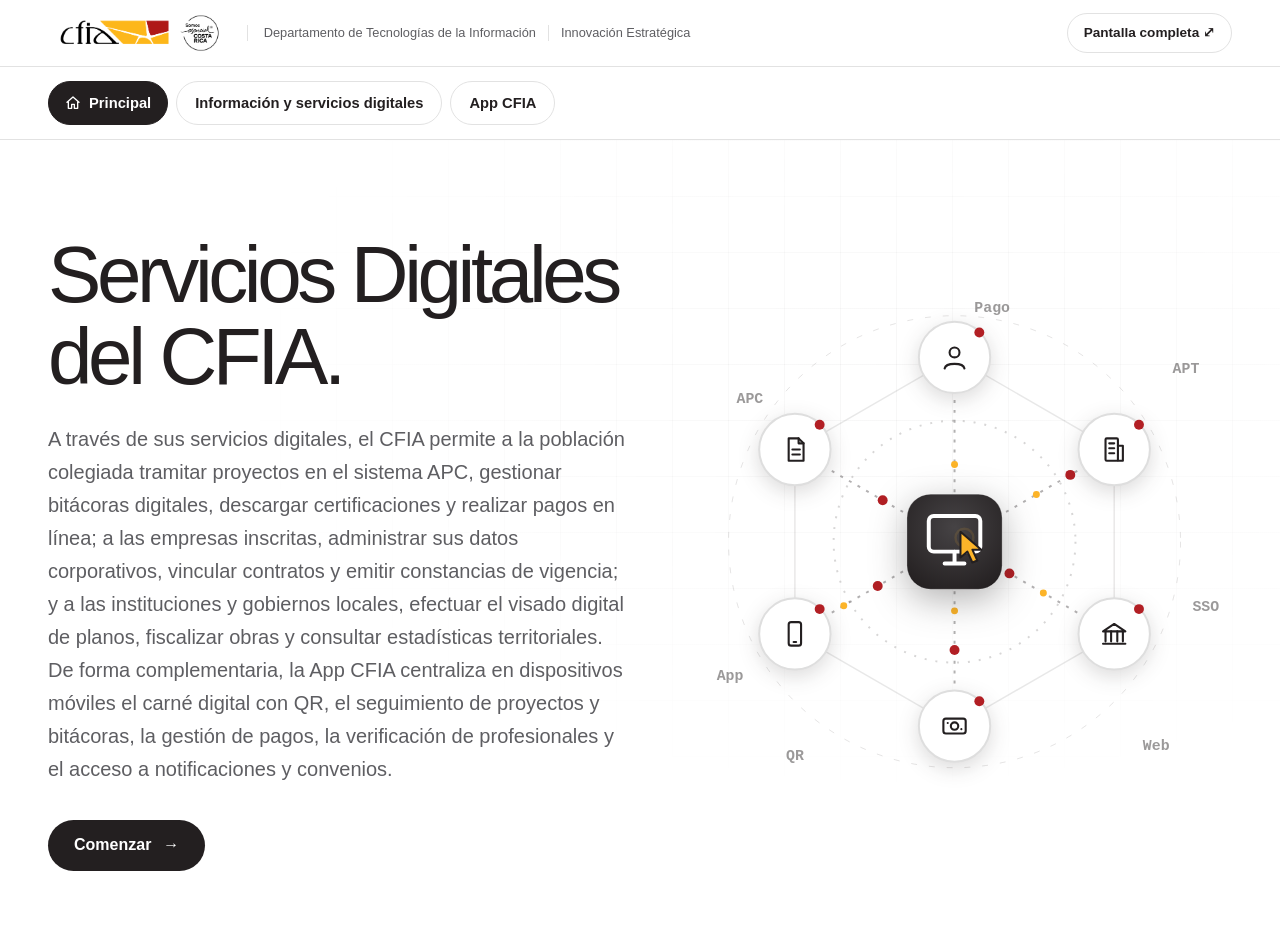
==== commit 4ab864d4: "Add files via upload" ====
--- a/index.html
+++ b/index.html
@@ -35,7 +35,7 @@
   <div class="wrap cv-grid">
    <div class="cv-copy">
     <h1>Servicios Digitales<br>del CFIA.</h1>
-    <p class="lead">Lo que los profesionales incorporados, las empresas inscritas y las instituciones y gobiernos locales pueden hacer en los servicios digitales del CFIA, y las opciones de la App CFIA.</p>
+    <p class="lead">A través de sus servicios digitales, el CFIA permite a la población colegiada tramitar proyectos en el sistema APC, gestionar bitácoras digitales, descargar certificaciones y realizar pagos en línea; a las empresas inscritas, administrar sus datos corporativos, vincular contratos y emitir constancias de vigencia; y a las instituciones y gobiernos locales, efectuar el visado digital de planos, fiscalizar obras y consultar estadísticas territoriales. De forma complementaria, la App CFIA centraliza en dispositivos móviles el carné digital con QR, el seguimiento de proyectos y bitácoras, la gestión de pagos, la verificación de profesionales y el acceso a notificaciones y convenios.</p>
     <button class="start" id="start" type="button">Comenzar <span aria-hidden="true">→</span></button>
    </div>
    <div class="cv-art" aria-hidden="true"><svg id="art" viewBox="0 0 560 520" xmlns="http://www.w3.org/2000/svg"></svg></div>
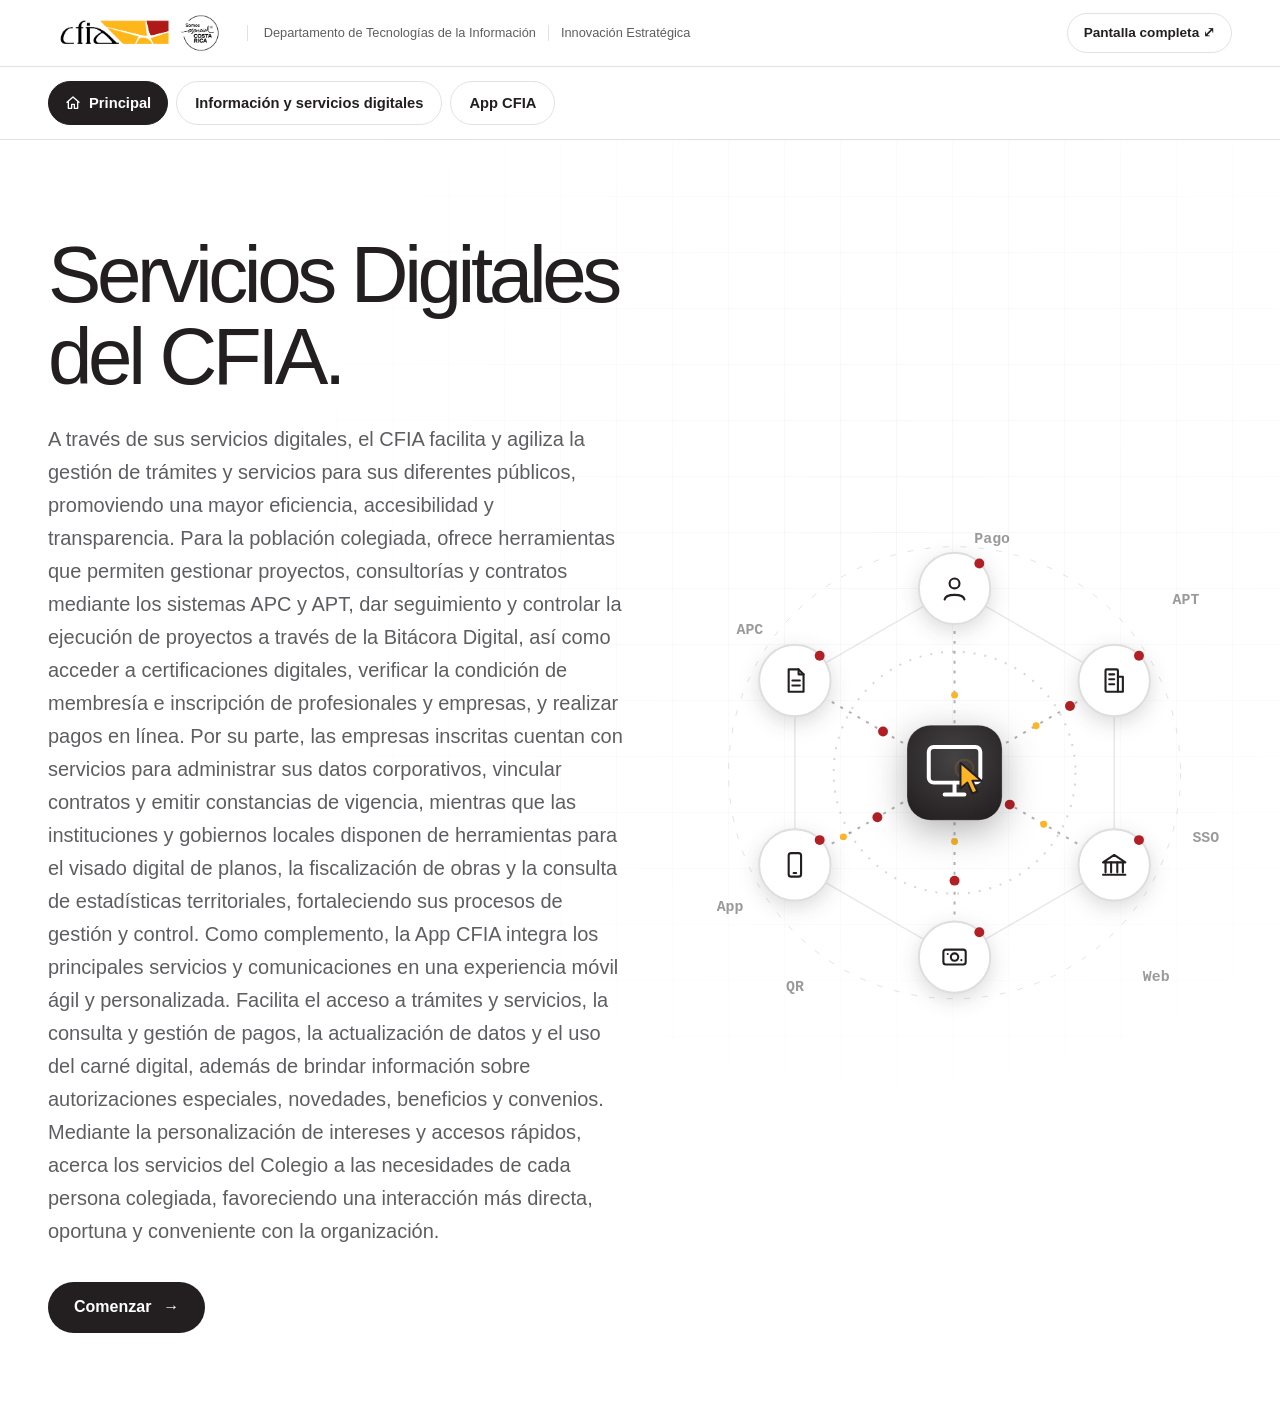
==== commit c4ddcfe1: "Update index.html" ====
--- a/index.html
+++ b/index.html
@@ -35,7 +35,13 @@
   <div class="wrap cv-grid">
    <div class="cv-copy">
     <h1>Servicios Digitales<br>del CFIA.</h1>
-    <p class="lead">A través de sus servicios digitales, el CFIA permite a la población colegiada tramitar proyectos en el sistema APC, gestionar bitácoras digitales, descargar certificaciones y realizar pagos en línea; a las empresas inscritas, administrar sus datos corporativos, vincular contratos y emitir constancias de vigencia; y a las instituciones y gobiernos locales, efectuar el visado digital de planos, fiscalizar obras y consultar estadísticas territoriales. De forma complementaria, la App CFIA centraliza en dispositivos móviles el carné digital con QR, el seguimiento de proyectos y bitácoras, la gestión de pagos, la verificación de profesionales y el acceso a notificaciones y convenios.</p>
+    <p class="lead">A través de sus servicios digitales, el CFIA facilita y agiliza la gestión de trámites y servicios para sus diferentes públicos, promoviendo una mayor eficiencia, accesibilidad y transparencia. 
+ 
+Para la población colegiada, ofrece herramientas que permiten gestionar proyectos, consultorías y contratos mediante los sistemas APC y APT, dar seguimiento y controlar la ejecución de proyectos a través de la Bitácora Digital, así como acceder a certificaciones digitales, verificar la condición de membresía e inscripción de profesionales y empresas, y realizar pagos en línea. 
+ 
+Por su parte, las empresas inscritas cuentan con servicios para administrar sus datos corporativos, vincular contratos y emitir constancias de vigencia, mientras que las instituciones y gobiernos locales disponen de herramientas para el visado digital de planos, la fiscalización de obras y la consulta de estadísticas territoriales, fortaleciendo sus procesos de gestión y control.
+ 
+Como complemento, la App CFIA integra los principales servicios y comunicaciones en una experiencia móvil ágil y personalizada. Facilita el acceso a trámites y servicios, la consulta y gestión de pagos, la actualización de datos y el uso del carné digital, además de brindar información sobre autorizaciones especiales, novedades, beneficios y convenios. Mediante la personalización de intereses y accesos rápidos, acerca los servicios del Colegio a las necesidades de cada persona colegiada, favoreciendo una interacción más directa, oportuna y conveniente con la organización.</p>
     <button class="start" id="start" type="button">Comenzar <span aria-hidden="true">→</span></button>
    </div>
    <div class="cv-art" aria-hidden="true"><svg id="art" viewBox="0 0 560 520" xmlns="http://www.w3.org/2000/svg"></svg></div>
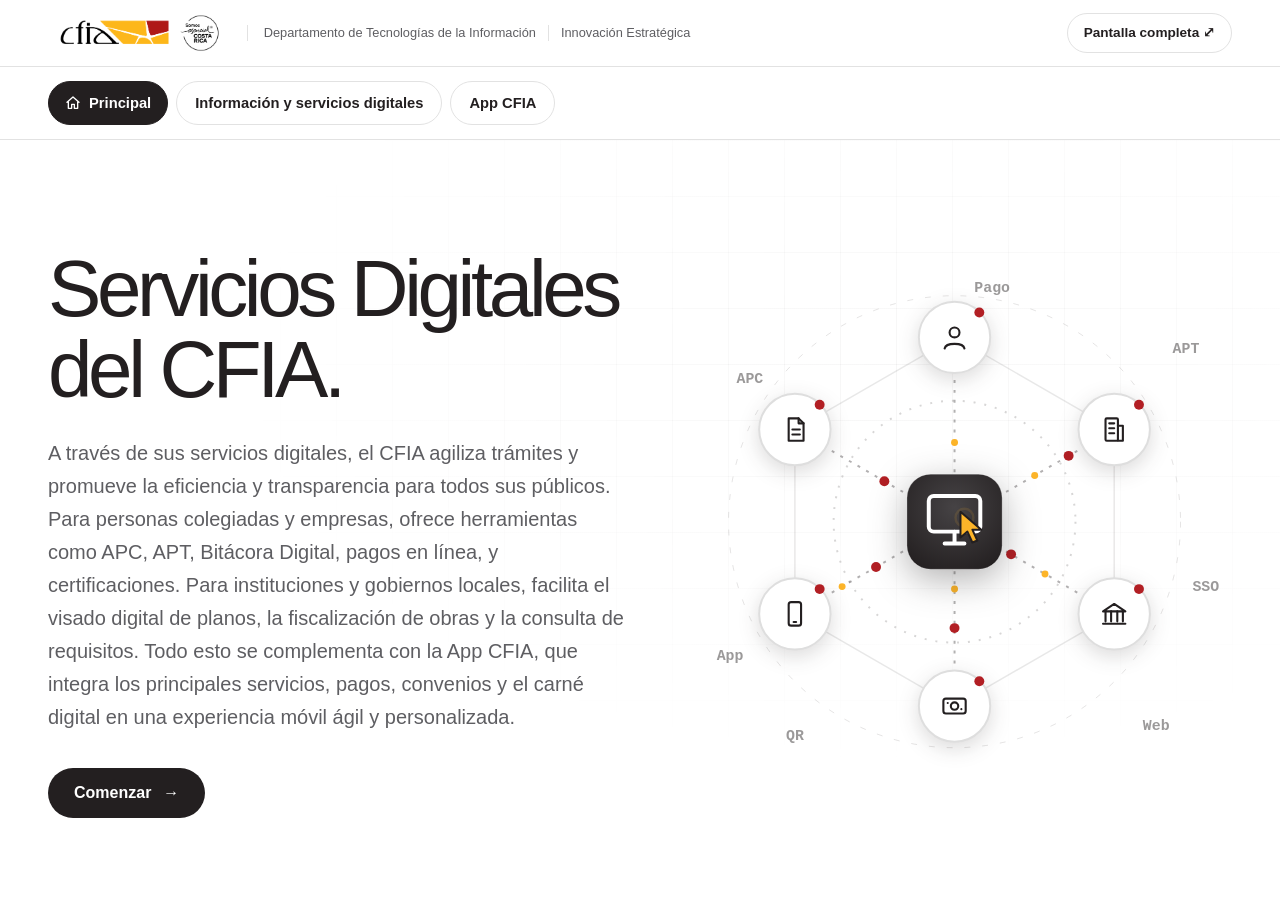
==== commit 365da7b3: "Update index.html" ====
--- a/index.html
+++ b/index.html
@@ -35,13 +35,7 @@
   <div class="wrap cv-grid">
    <div class="cv-copy">
     <h1>Servicios Digitales<br>del CFIA.</h1>
-    <p class="lead">A través de sus servicios digitales, el CFIA facilita y agiliza la gestión de trámites y servicios para sus diferentes públicos, promoviendo una mayor eficiencia, accesibilidad y transparencia. 
- 
-Para la población colegiada, ofrece herramientas que permiten gestionar proyectos, consultorías y contratos mediante los sistemas APC y APT, dar seguimiento y controlar la ejecución de proyectos a través de la Bitácora Digital, así como acceder a certificaciones digitales, verificar la condición de membresía e inscripción de profesionales y empresas, y realizar pagos en línea. 
- 
-Por su parte, las empresas inscritas cuentan con servicios para administrar sus datos corporativos, vincular contratos y emitir constancias de vigencia, mientras que las instituciones y gobiernos locales disponen de herramientas para el visado digital de planos, la fiscalización de obras y la consulta de estadísticas territoriales, fortaleciendo sus procesos de gestión y control.
- 
-Como complemento, la App CFIA integra los principales servicios y comunicaciones en una experiencia móvil ágil y personalizada. Facilita el acceso a trámites y servicios, la consulta y gestión de pagos, la actualización de datos y el uso del carné digital, además de brindar información sobre autorizaciones especiales, novedades, beneficios y convenios. Mediante la personalización de intereses y accesos rápidos, acerca los servicios del Colegio a las necesidades de cada persona colegiada, favoreciendo una interacción más directa, oportuna y conveniente con la organización.</p>
+    <p class="lead">A través de sus servicios digitales, el CFIA agiliza trámites y promueve la eficiencia y transparencia para todos sus públicos. Para personas colegiadas y empresas, ofrece herramientas como APC, APT, Bitácora Digital, pagos en línea, y certificaciones. Para instituciones y gobiernos locales, facilita el visado digital de planos, la fiscalización de obras y la consulta de requisitos. Todo esto se complementa con la App CFIA, que integra los principales servicios, pagos, convenios y el carné digital en una experiencia móvil ágil y personalizada.</p>
     <button class="start" id="start" type="button">Comenzar <span aria-hidden="true">→</span></button>
    </div>
    <div class="cv-art" aria-hidden="true"><svg id="art" viewBox="0 0 560 520" xmlns="http://www.w3.org/2000/svg"></svg></div>
